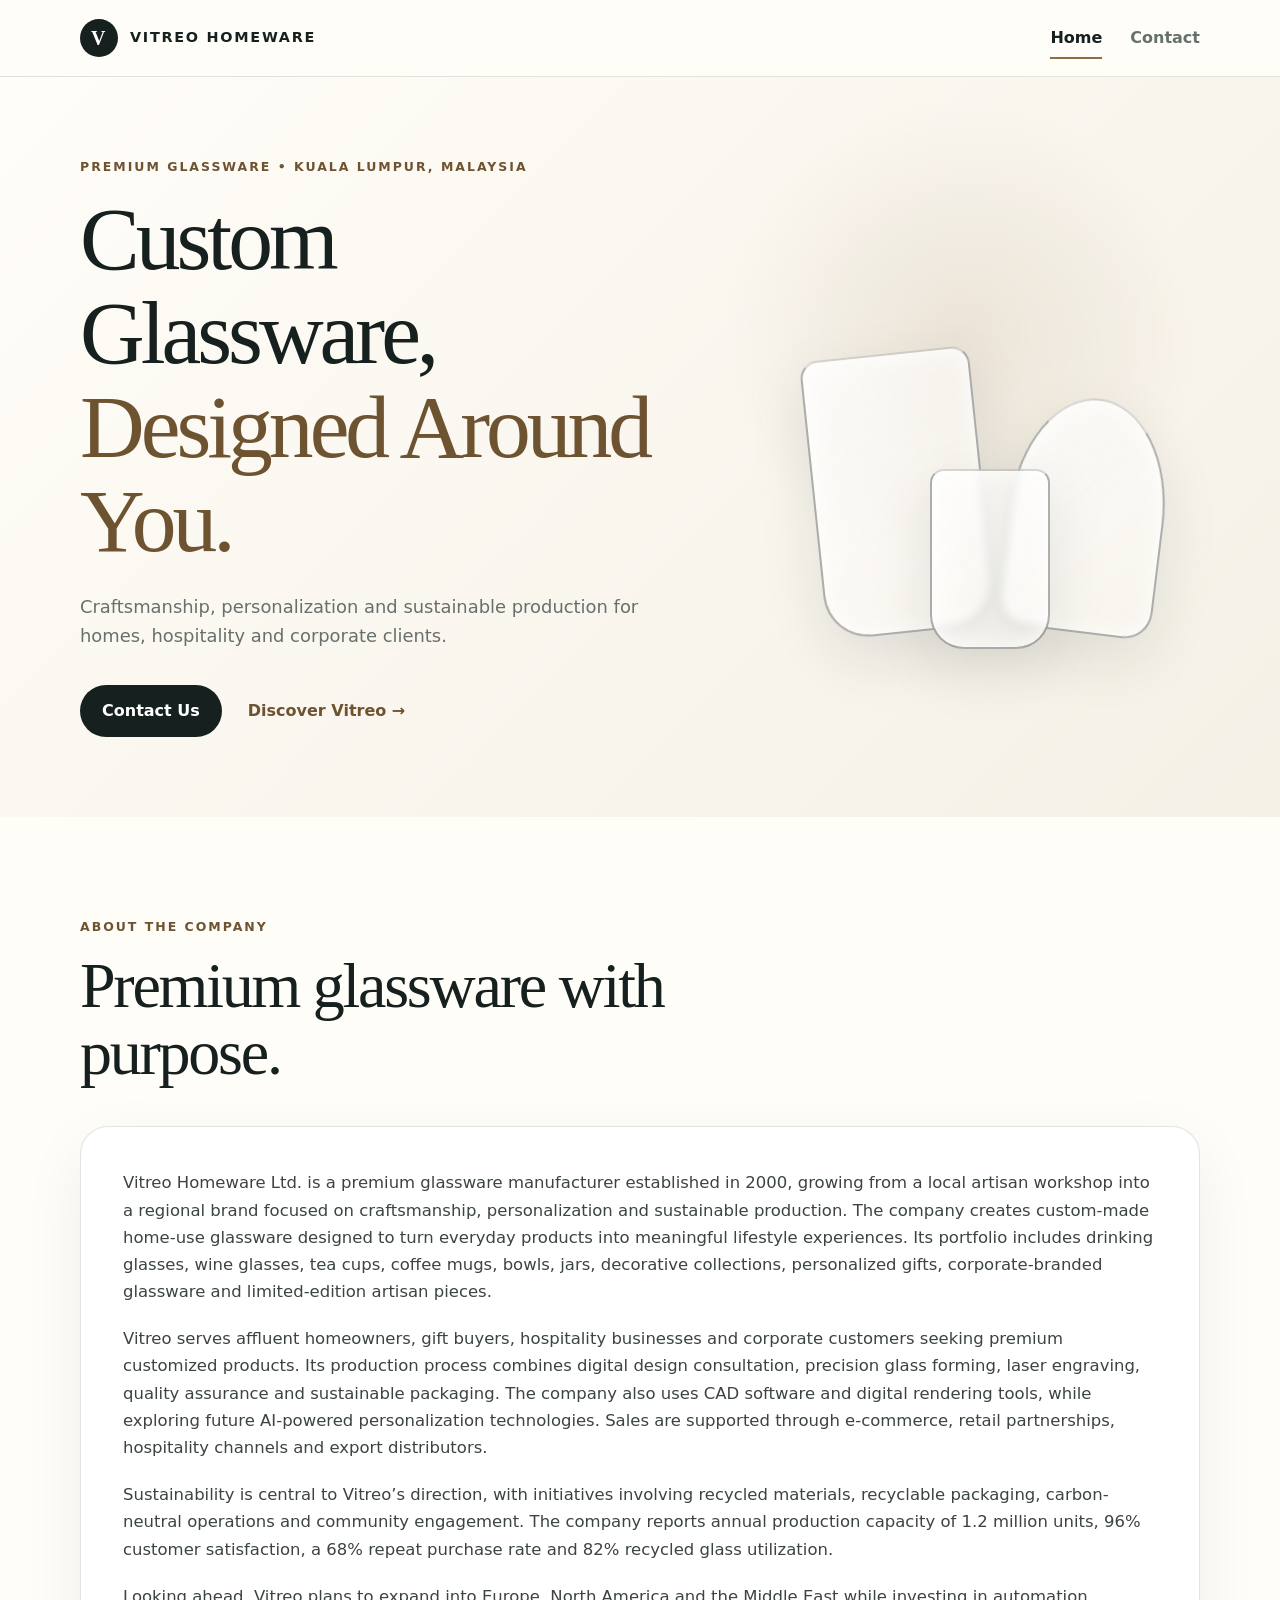
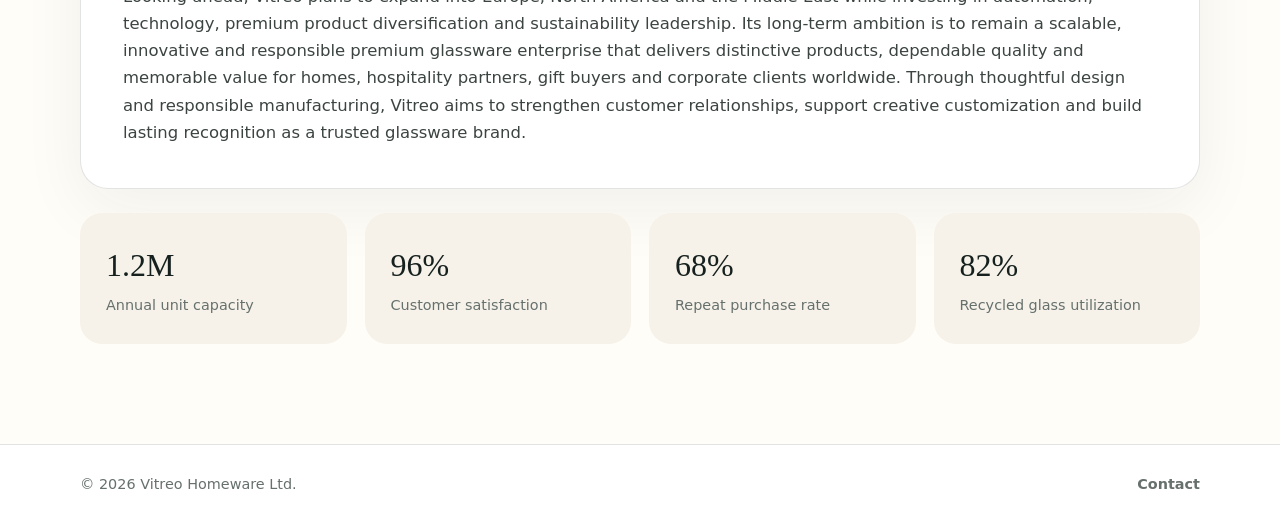
==== index.html @ 3cb0252c "First commit" ====
<!DOCTYPE html>
<html lang="en">
<head>
  <meta charset="UTF-8">
  <meta name="viewport" content="width=device-width, initial-scale=1.0">
  <meta name="description" content="Vitreo Homeware Ltd. - Custom premium glassware designed around you.">
  <title>Vitreo Homeware | Home</title>
  <link rel="stylesheet" href="styles.css">
</head>
<body>
  <header class="site-header">
    <div class="container nav-wrap">
      <a class="brand" href="index.html" aria-label="Vitreo Homeware home">
        <span class="brand-mark">V</span>
        <span>VITREO HOMEWARE</span>
      </a>
      <nav aria-label="Primary navigation">
        <a class="active" href="index.html">Home</a>
        <a href="contact.html">Contact</a>
      </nav>
    </div>
  </header>

  <main>
    <section class="hero">
      <div class="container hero-grid">
        <div>
          <p class="eyebrow">Premium Glassware • Kuala Lumpur, Malaysia</p>
          <h1>Custom Glassware,<br><span>Designed Around You.</span></h1>
          <p class="hero-copy">Craftsmanship, personalization and sustainable production for homes, hospitality and corporate clients.</p>
          <div class="hero-actions">
            <a class="button" href="contact.html">Contact Us</a>
            <a class="text-link" href="#about">Discover Vitreo →</a>
          </div>
        </div>
        <div class="glass-art" aria-hidden="true">
          <div class="glass glass-one"></div>
          <div class="glass glass-two"></div>
          <div class="glass glass-three"></div>
        </div>
      </div>
    </section>

    <section class="about-section" id="about">
      <div class="container">
        <div class="section-heading">
          <p class="eyebrow">About the company</p>
          <h2>Premium glassware with purpose.</h2>
        </div>
        <div class="about-card">
          <p>Vitreo Homeware Ltd. is a premium glassware manufacturer established in 2000, growing from a local artisan workshop into a regional brand focused on craftsmanship, personalization and sustainable production. The company creates custom-made home-use glassware designed to turn everyday products into meaningful lifestyle experiences. Its portfolio includes drinking glasses, wine glasses, tea cups, coffee mugs, bowls, jars, decorative collections, personalized gifts, corporate-branded glassware and limited-edition artisan pieces.</p><p>Vitreo serves affluent homeowners, gift buyers, hospitality businesses and corporate customers seeking premium customized products. Its production process combines digital design consultation, precision glass forming, laser engraving, quality assurance and sustainable packaging. The company also uses CAD software and digital rendering tools, while exploring future AI-powered personalization technologies. Sales are supported through e-commerce, retail partnerships, hospitality channels and export distributors.</p><p>Sustainability is central to Vitreo’s direction, with initiatives involving recycled materials, recyclable packaging, carbon-neutral operations and community engagement. The company reports annual production capacity of 1.2 million units, 96% customer satisfaction, a 68% repeat purchase rate and 82% recycled glass utilization.</p><p>Looking ahead, Vitreo plans to expand into Europe, North America and the Middle East while investing in automation, technology, premium product diversification and sustainability leadership. Its long-term ambition is to remain a scalable, innovative and responsible premium glassware enterprise that delivers distinctive products, dependable quality and memorable value for homes, hospitality partners, gift buyers and corporate clients worldwide. Through thoughtful design and responsible manufacturing, Vitreo aims to strengthen customer relationships, support creative customization and build lasting recognition as a trusted glassware brand.</p>
        </div>
        <div class="stats" aria-label="Company highlights">
          <div><strong>1.2M</strong><span>Annual unit capacity</span></div>
          <div><strong>96%</strong><span>Customer satisfaction</span></div>
          <div><strong>68%</strong><span>Repeat purchase rate</span></div>
          <div><strong>82%</strong><span>Recycled glass utilization</span></div>
        </div>
      </div>
    </section>
  </main>

  <footer>
    <div class="container footer-wrap">
      <span>© 2026 Vitreo Homeware Ltd.</span>
      <a href="contact.html">Contact</a>
    </div>
  </footer>
</body>
</html>
---- styles.css ----
* {
  box-sizing: border-box;
}

:root {
  --ink: #16201e;
  --muted: #66706d;
  --cream: #f6f2e9;
  --paper: #fffdf8;
  --accent: #8d6d43;
  --accent-dark: #6e5331;
  --line: rgba(22, 32, 30, 0.12);
}

html {
  scroll-behavior: smooth;
}

body {
  margin: 0;
  font-family: Inter, ui-sans-serif, system-ui, -apple-system, BlinkMacSystemFont, "Segoe UI", sans-serif;
  color: var(--ink);
  background: var(--paper);
  line-height: 1.65;
}

a {
  color: inherit;
}

.container {
  width: min(1120px, calc(100% - 40px));
  margin: 0 auto;
}

.site-header {
  position: sticky;
  top: 0;
  z-index: 20;
  border-bottom: 1px solid var(--line);
  background: rgba(255, 253, 248, 0.94);
  backdrop-filter: blur(12px);
}

.nav-wrap {
  min-height: 76px;
  display: flex;
  align-items: center;
  justify-content: space-between;
  gap: 24px;
}

.brand {
  display: inline-flex;
  align-items: center;
  gap: 12px;
  font-size: 0.9rem;
  font-weight: 800;
  letter-spacing: 0.12em;
  text-decoration: none;
}

.brand-mark {
  width: 38px;
  height: 38px;
  display: grid;
  place-items: center;
  border-radius: 50%;
  color: white;
  background: var(--ink);
  font-family: Georgia, serif;
  font-size: 1.25rem;
}

nav {
  display: flex;
  gap: 28px;
}

nav a {
  position: relative;
  text-decoration: none;
  font-weight: 650;
  color: var(--muted);
}

nav a:hover,
nav a.active {
  color: var(--ink);
}

nav a.active::after {
  content: "";
  position: absolute;
  left: 0;
  right: 0;
  bottom: -8px;
  height: 2px;
  background: var(--accent);
}

.hero {
  overflow: hidden;
  background:
    radial-gradient(circle at 75% 35%, rgba(141, 109, 67, 0.13), transparent 22%),
    linear-gradient(135deg, #fffdf8 0%, #f5f0e6 100%);
}

.hero-grid {
  min-height: 610px;
  display: grid;
  grid-template-columns: 1.15fr 0.85fr;
  align-items: center;
  gap: 60px;
  padding: 80px 0;
}

.eyebrow {
  margin: 0 0 14px;
  color: var(--accent-dark);
  font-size: 0.78rem;
  font-weight: 800;
  letter-spacing: 0.16em;
  text-transform: uppercase;
}

h1, h2 {
  margin-top: 0;
  font-family: Georgia, "Times New Roman", serif;
  font-weight: 500;
  line-height: 1.05;
}

h1 {
  margin-bottom: 24px;
  font-size: clamp(3rem, 7vw, 5.9rem);
  letter-spacing: -0.045em;
}

h1 span {
  color: var(--accent-dark);
}

h2 {
  margin-bottom: 0;
  font-size: clamp(2.4rem, 5vw, 4rem);
  letter-spacing: -0.035em;
}

.hero-copy {
  max-width: 680px;
  margin: 0;
  color: var(--muted);
  font-size: 1.12rem;
}

.hero-actions {
  display: flex;
  align-items: center;
  gap: 26px;
  margin-top: 34px;
  flex-wrap: wrap;
}

.button {
  display: inline-block;
  padding: 13px 22px;
  border-radius: 999px;
  color: white;
  background: var(--ink);
  text-decoration: none;
  font-weight: 750;
  transition: transform 0.2s ease, background 0.2s ease;
}

.button:hover {
  transform: translateY(-2px);
  background: var(--accent-dark);
}

.text-link {
  color: var(--accent-dark);
  font-weight: 750;
  text-decoration: none;
}

.glass-art {
  position: relative;
  height: 420px;
}

.glass {
  position: absolute;
  bottom: 24px;
  border: 2px solid rgba(22, 32, 30, 0.35);
  border-top-color: rgba(22, 32, 30, 0.16);
  background: linear-gradient(135deg, rgba(255,255,255,0.75), rgba(255,255,255,0.15));
  box-shadow: inset 0 0 24px rgba(255,255,255,0.9), 0 22px 60px rgba(22,32,30,0.1);
  backdrop-filter: blur(5px);
}

.glass-one {
  left: 14%;
  width: 170px;
  height: 280px;
  border-radius: 18px 18px 45px 45px;
  transform: rotate(-6deg);
}

.glass-two {
  right: 8%;
  width: 155px;
  height: 235px;
  border-radius: 50% 50% 28px 28px;
  transform: rotate(7deg);
}

.glass-three {
  left: 40%;
  bottom: 8px;
  width: 120px;
  height: 180px;
  border-radius: 14px 14px 34px 34px;
}

.about-section {
  padding: 100px 0;
}

.section-heading {
  max-width: 720px;
  margin-bottom: 40px;
}

.about-card {
  padding: 42px;
  border: 1px solid var(--line);
  border-radius: 28px;
  background: white;
  box-shadow: 0 20px 65px rgba(22, 32, 30, 0.06);
}

.about-card p {
  margin: 0 0 20px;
  color: #3b4441;
  font-size: 1.03rem;
}

.about-card p:last-child {
  margin-bottom: 0;
}

.stats {
  display: grid;
  grid-template-columns: repeat(4, 1fr);
  gap: 18px;
  margin-top: 24px;
}

.stats div {
  padding: 26px;
  border-radius: 22px;
  background: var(--cream);
}

.stats strong {
  display: block;
  font-family: Georgia, serif;
  font-size: 2rem;
  font-weight: 500;
}

.stats span {
  color: var(--muted);
  font-size: 0.9rem;
}

.contact-main {
  min-height: calc(100vh - 156px);
}

.contact-hero {
  padding: 95px 0 110px;
  background:
    radial-gradient(circle at 15% 80%, rgba(141, 109, 67, 0.12), transparent 22%),
    linear-gradient(135deg, #fffdf8 0%, #f5f0e6 100%);
}

.contact-grid {
  display: grid;
  grid-template-columns: 1fr 0.8fr;
  gap: 80px;
  align-items: center;
}

.contact-grid h1 {
  font-size: clamp(3rem, 6vw, 5.2rem);
}

.contact-card {
  padding: 38px;
  border: 1px solid var(--line);
  border-radius: 28px;
  background: rgba(255,255,255,0.82);
  box-shadow: 0 22px 70px rgba(22, 32, 30, 0.08);
}

.contact-item {
  padding: 0 0 24px;
  margin-bottom: 24px;
  border-bottom: 1px solid var(--line);
}

.contact-label {
  display: block;
  margin-bottom: 7px;
  color: var(--accent-dark);
  font-size: 0.76rem;
  font-weight: 800;
  letter-spacing: 0.14em;
  text-transform: uppercase;
}

.contact-item address {
  font-style: normal;
}

.contact-item a {
  color: var(--ink);
  font-weight: 700;
  text-decoration: none;
}

.contact-item a:hover {
  color: var(--accent-dark);
}

.full-width {
  width: 100%;
  text-align: center;
}

footer {
  border-top: 1px solid var(--line);
  background: white;
}

.footer-wrap {
  min-height: 80px;
  display: flex;
  justify-content: space-between;
  align-items: center;
  gap: 20px;
  color: var(--muted);
  font-size: 0.9rem;
}

.footer-wrap a {
  text-decoration: none;
  font-weight: 700;
}

@media (max-width: 820px) {
  .hero-grid,
  .contact-grid {
    grid-template-columns: 1fr;
  }

  .hero-grid {
    min-height: auto;
  }

  .glass-art {
    height: 310px;
  }

  .stats {
    grid-template-columns: repeat(2, 1fr);
  }

  .contact-grid {
    gap: 48px;
  }
}

@media (max-width: 560px) {
  .container {
    width: min(100% - 28px, 1120px);
  }

  .nav-wrap {
    min-height: 68px;
  }

  .brand {
    font-size: 0.72rem;
  }

  .brand-mark {
    width: 34px;
    height: 34px;
  }

  nav {
    gap: 16px;
  }

  .hero-grid,
  .about-section,
  .contact-hero {
    padding-top: 64px;
    padding-bottom: 64px;
  }

  .glass-art {
    display: none;
  }

  .about-card,
  .contact-card {
    padding: 26px;
    border-radius: 22px;
  }

  .stats {
    grid-template-columns: 1fr;
  }

  .footer-wrap {
    padding: 18px 0;
    flex-direction: column;
    align-items: flex-start;
  }
}
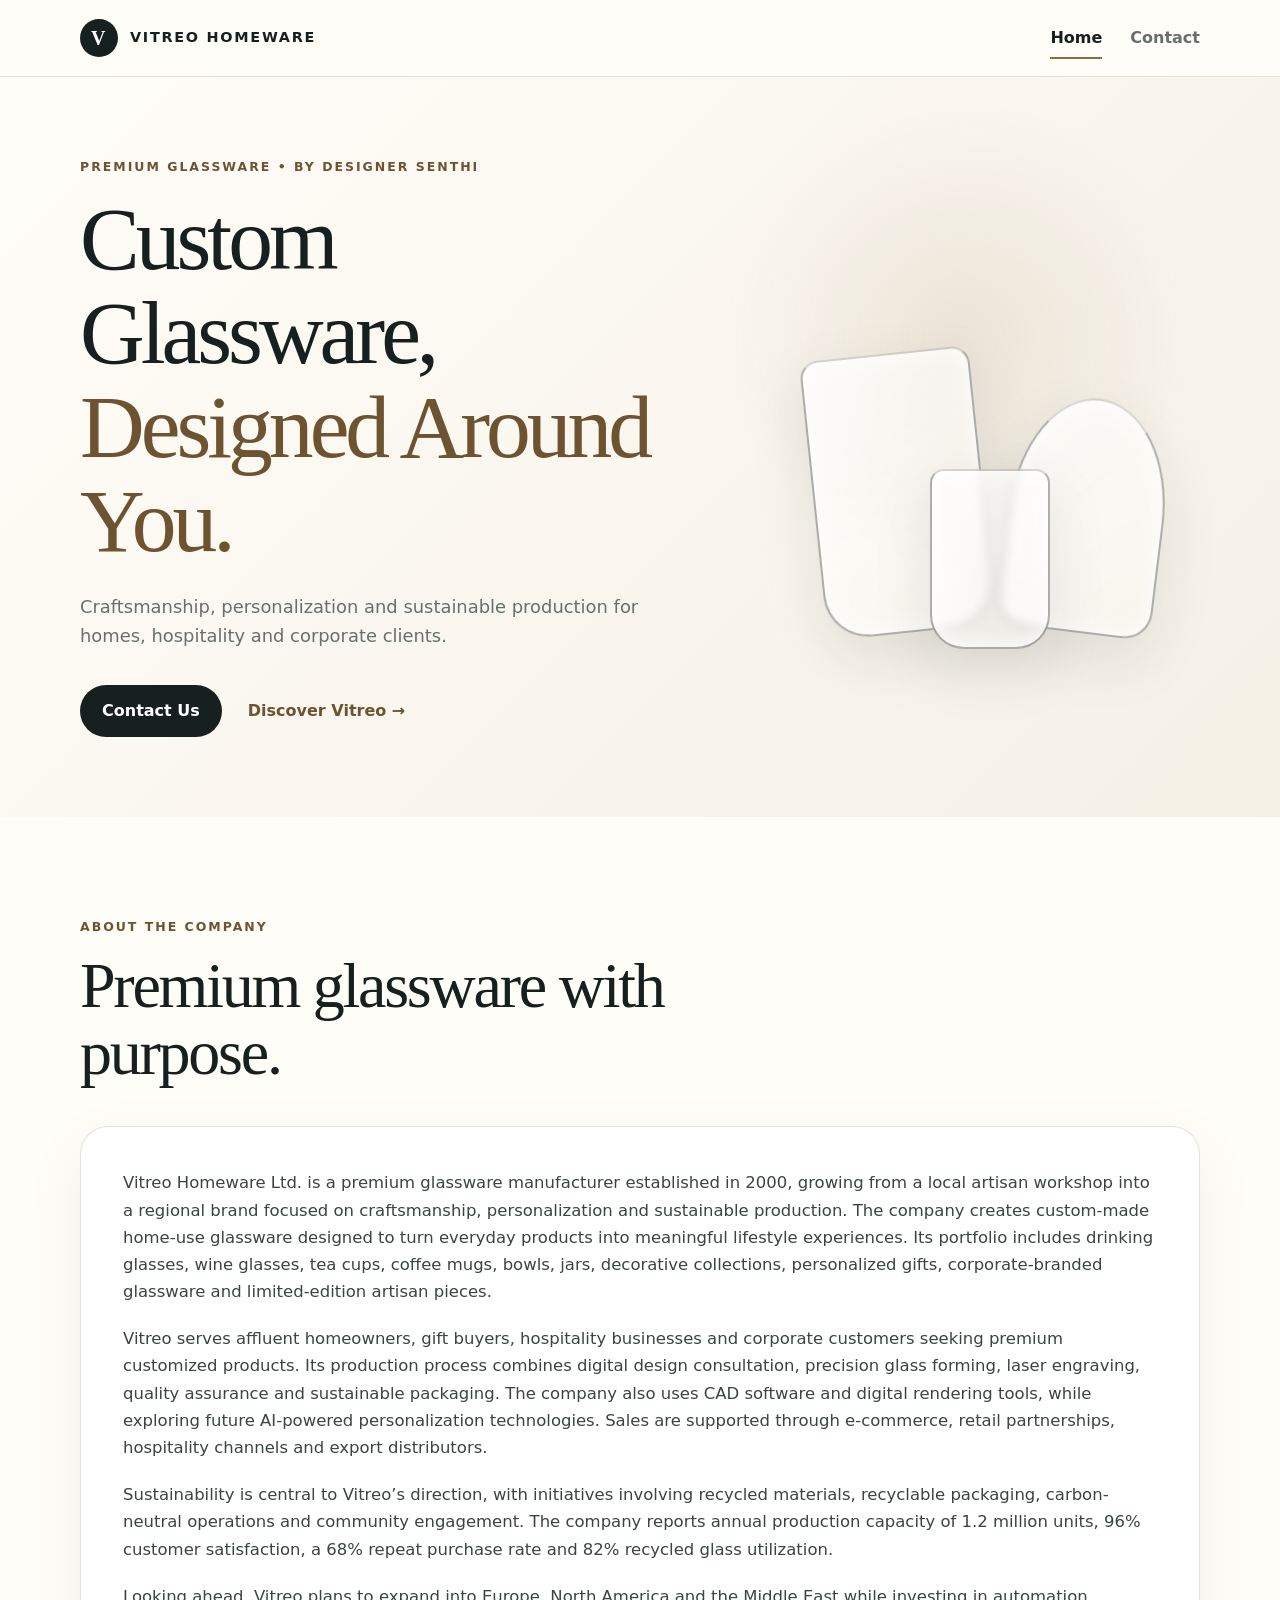
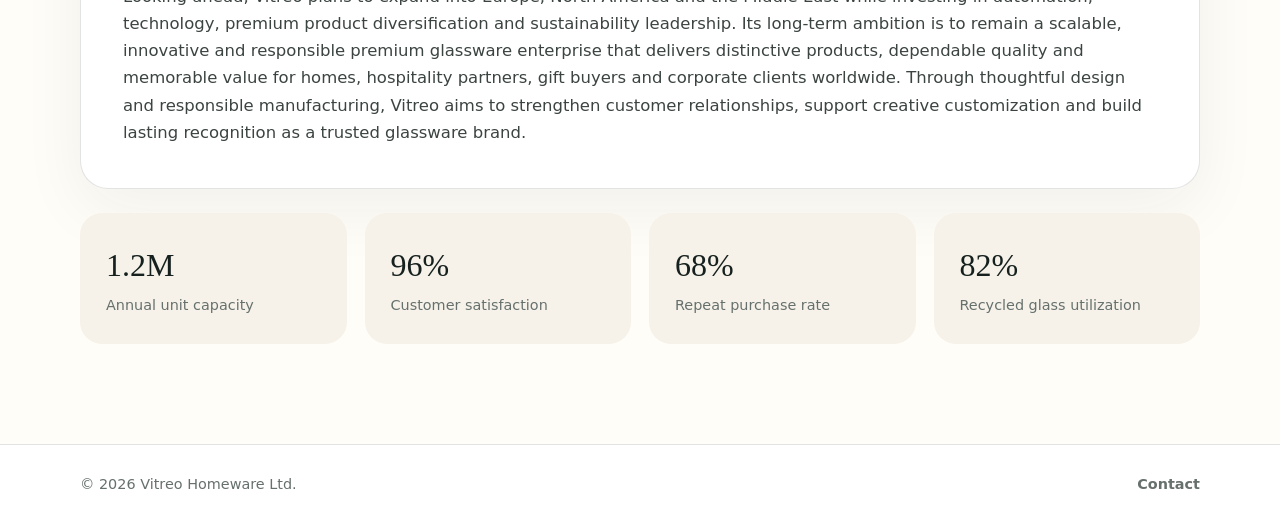
==== commit dd46cc89: "Update my name" ====
--- a/index.html
+++ b/index.html
@@ -25,7 +25,7 @@
     <section class="hero">
       <div class="container hero-grid">
         <div>
-          <p class="eyebrow">Premium Glassware • Kuala Lumpur, Malaysia</p>
+          <p class="eyebrow">Premium Glassware • By designer senthi</p>
           <h1>Custom Glassware,<br><span>Designed Around You.</span></h1>
           <p class="hero-copy">Craftsmanship, personalization and sustainable production for homes, hospitality and corporate clients.</p>
           <div class="hero-actions">
